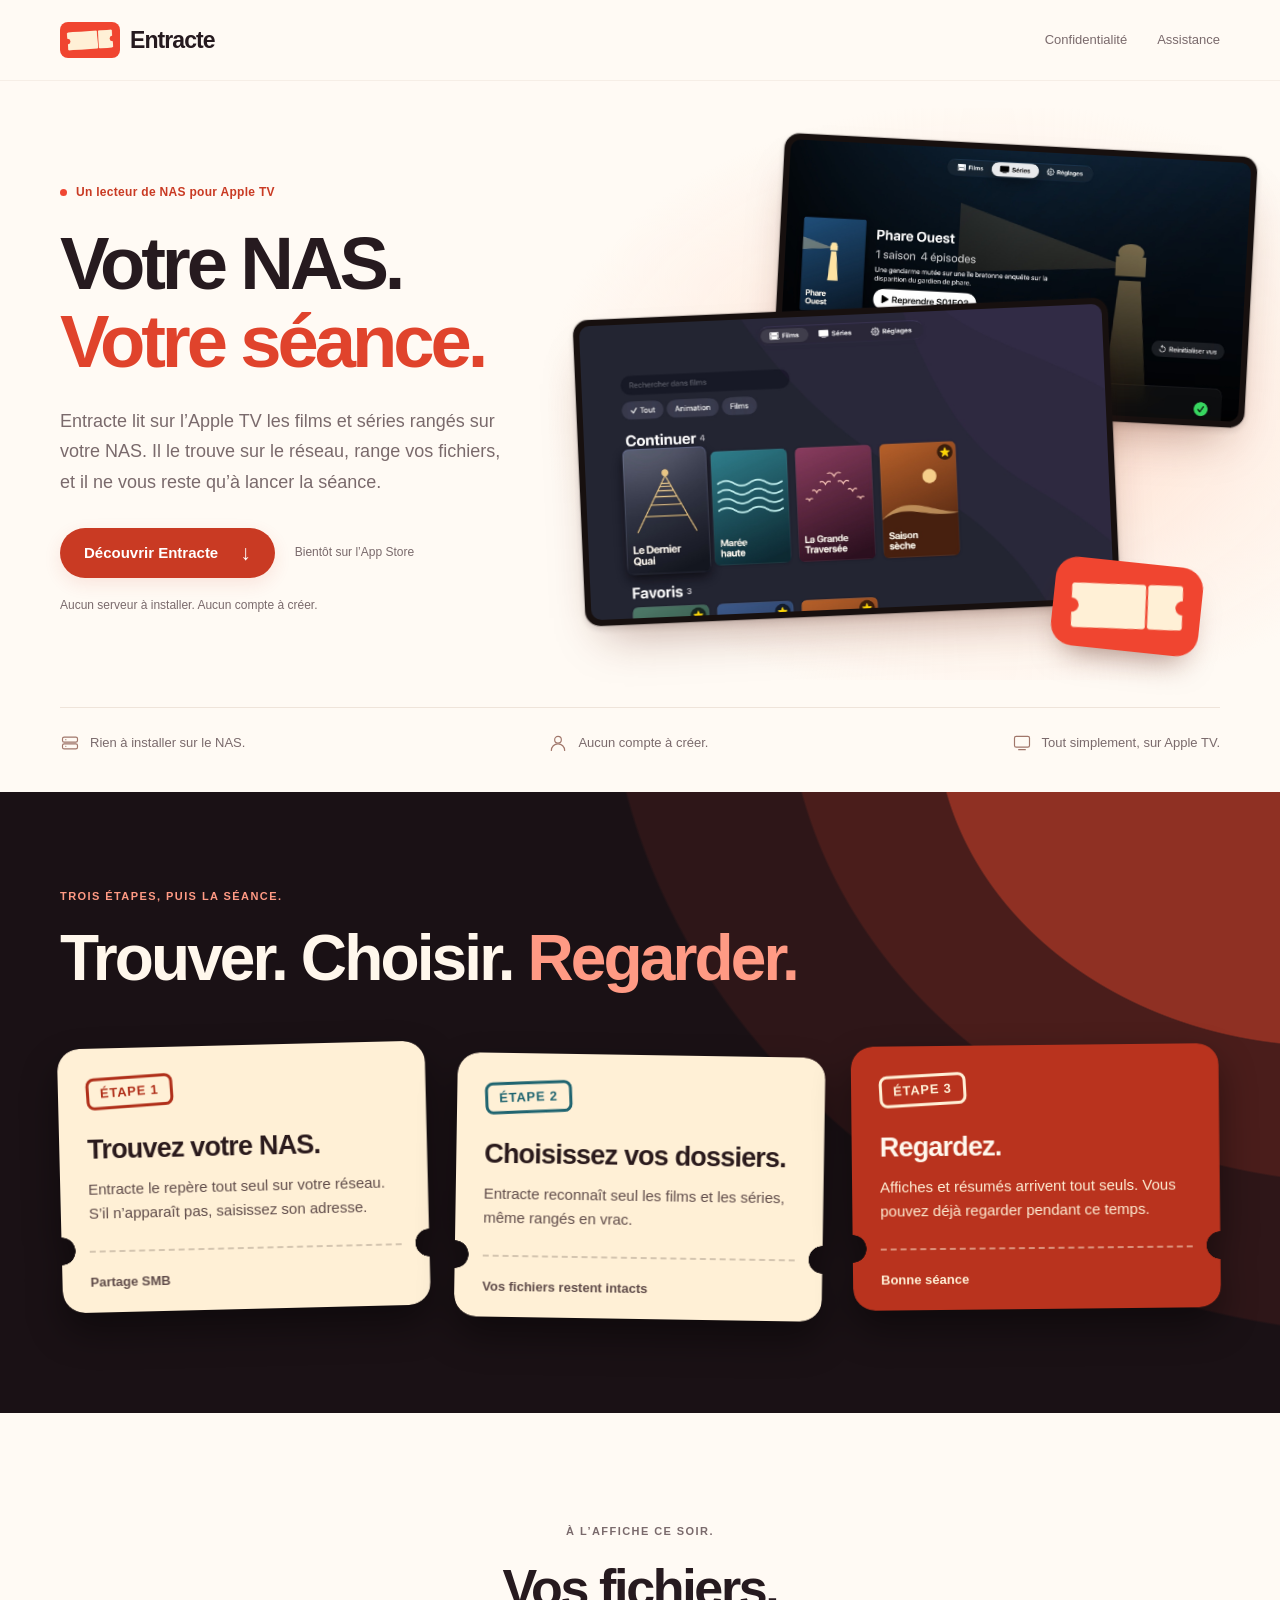
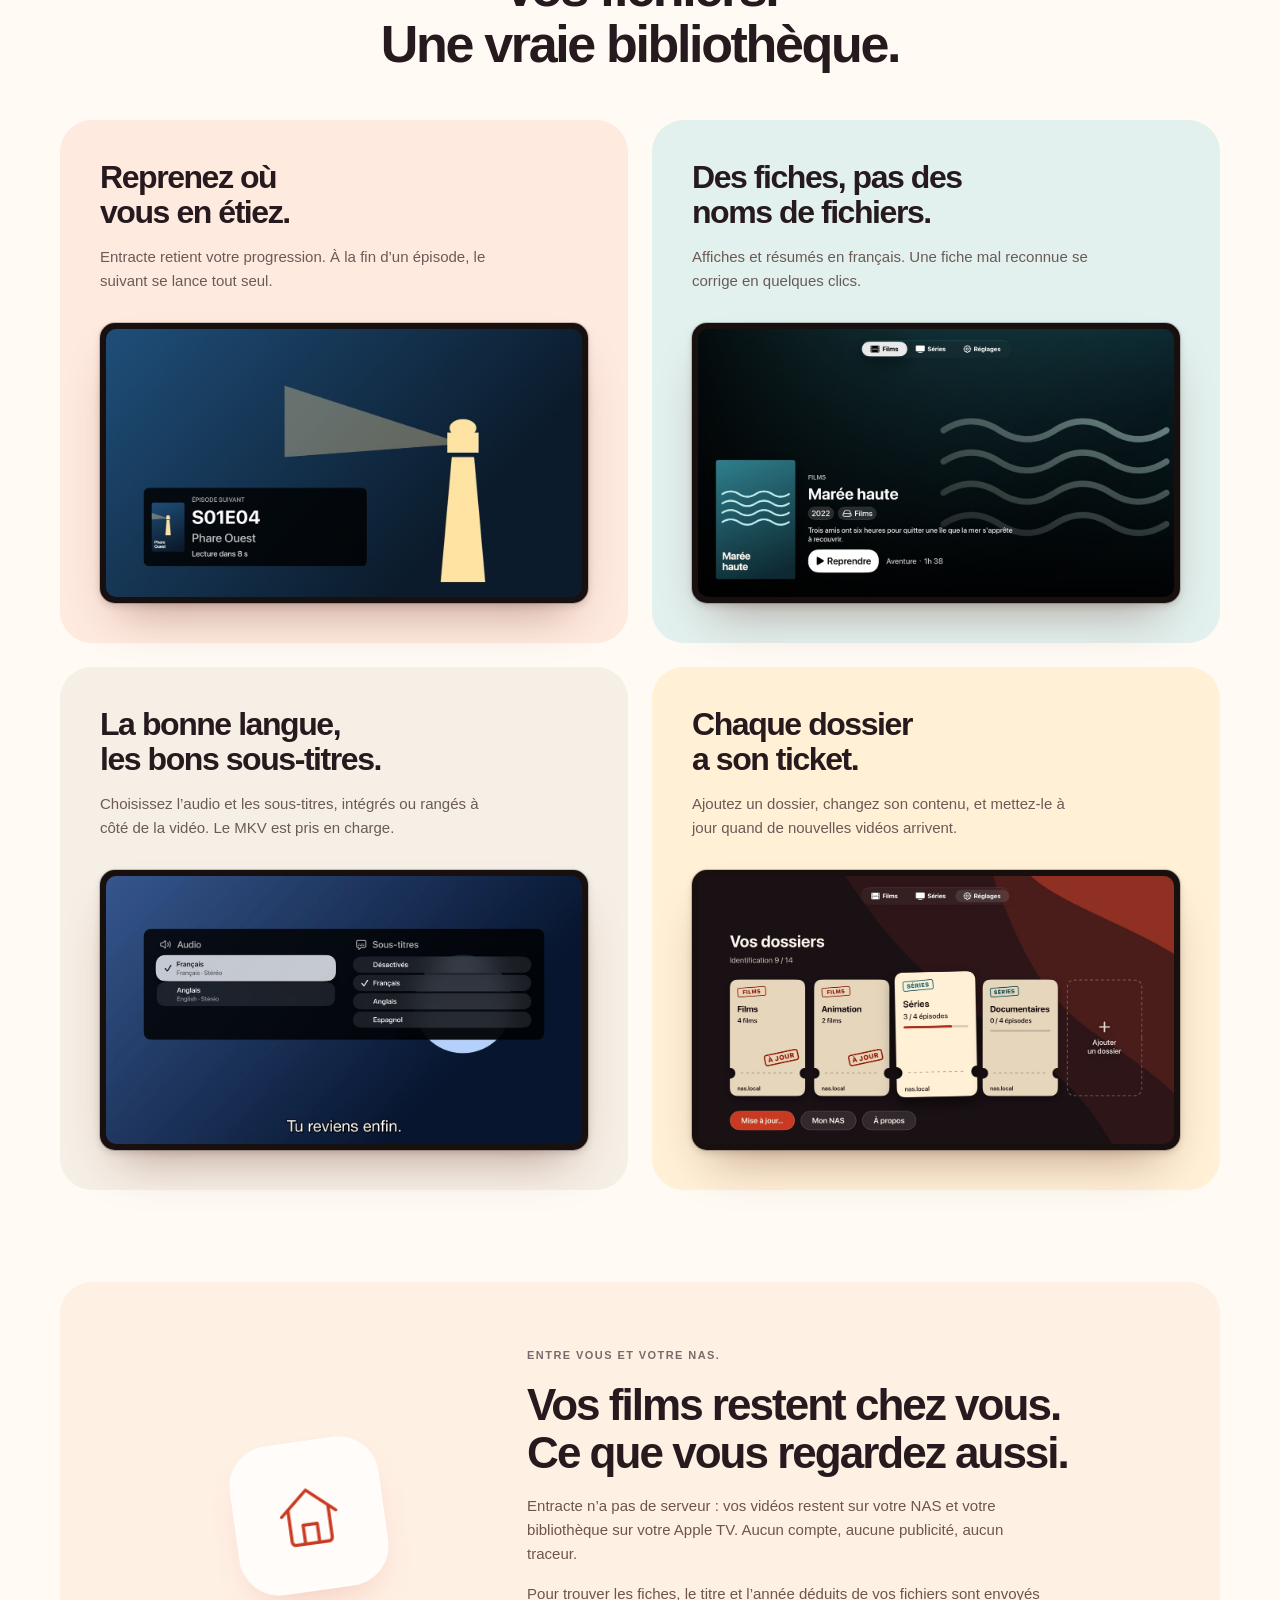
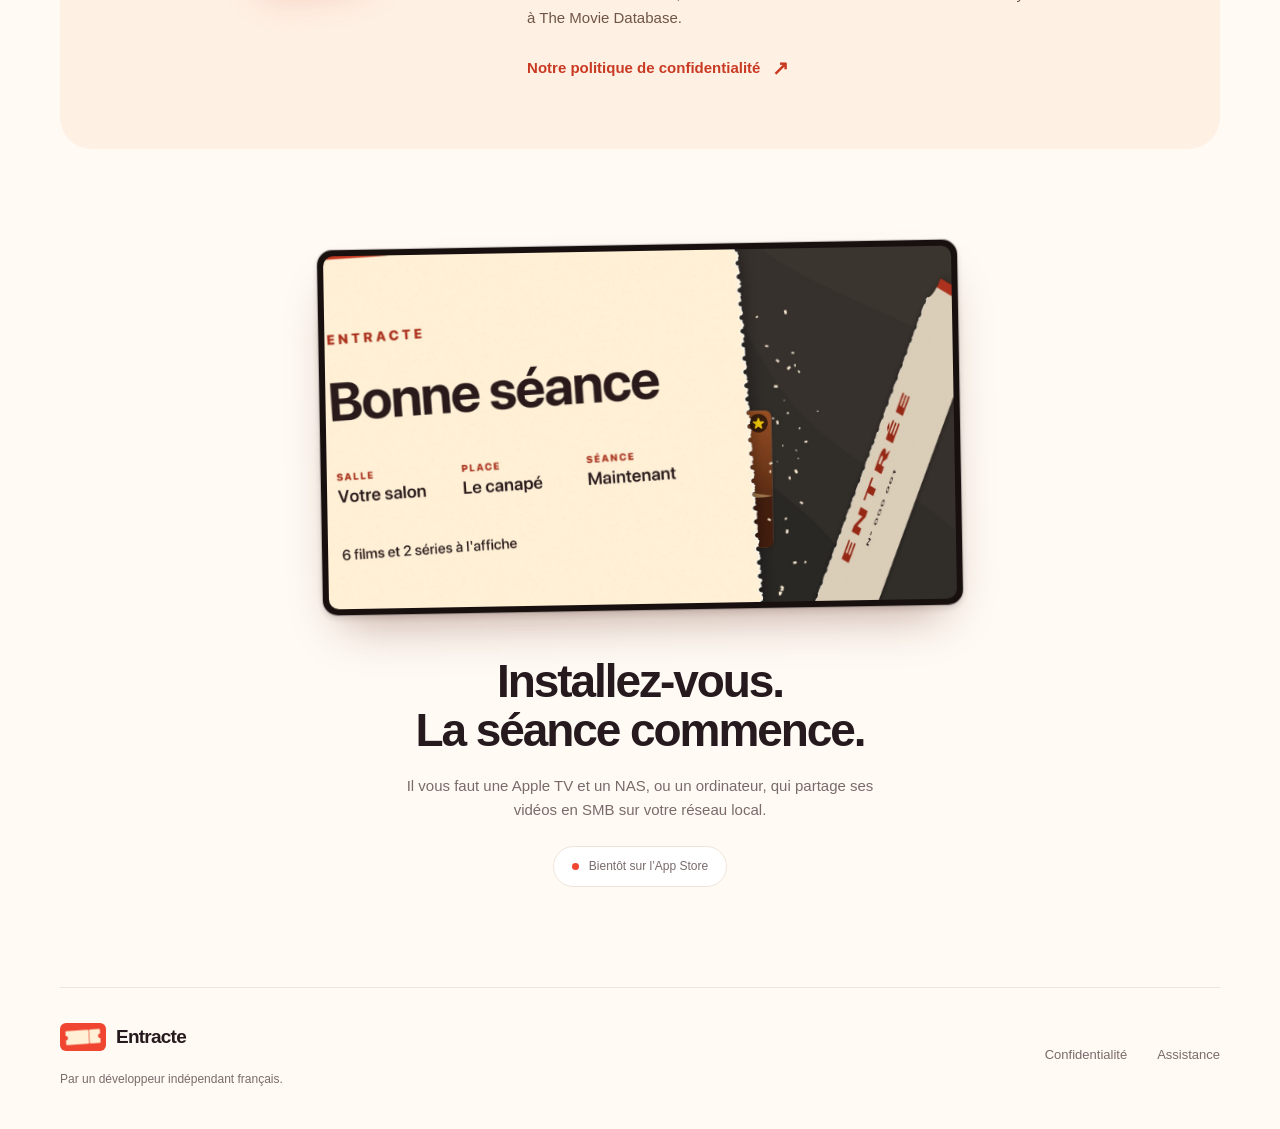
==== index.html @ fa2a349d "Publish site" ====
<!doctype html>
<html lang="fr">
<head>
  <meta charset="utf-8">
  <meta name="viewport" content="width=device-width, initial-scale=1">
  <meta name="theme-color" content="#fffaf4">
  <title>Entracte – Vos films et séries, depuis votre NAS</title>
  <meta name="description" content="Entracte lit sur l'Apple TV les films et séries rangés sur votre NAS, sans serveur à installer ni compte à créer.">
  <link rel="icon" type="image/png" href="icon.png">
  <link rel="stylesheet" href="style.css">
</head>
<body>
  <a class="skip-link" href="#contenu">Aller au contenu</a>
  <header class="site-header">
    <div class="header-inner">
      <a class="brand" href="index.html" aria-label="Entracte, accueil"><img src="icon.png" alt="" width="60" height="36">Entracte</a>
      <nav aria-label="Navigation principale">
        <a href="confidentialite.html">Confidentialité</a>
        <a href="assistance.html">Assistance</a>
      </nav>
    </div>
  </header>

  <main id="contenu">
    <section class="hero section-shell" aria-labelledby="hero-title">
      <div class="hero-copy">
        <p class="eyebrow"><span class="status-dot" aria-hidden="true"></span> Un lecteur de NAS pour Apple TV</p>
        <h1 id="hero-title">Votre NAS.<br><span>Votre séance.</span></h1>
        <p class="hero-description">Entracte lit sur l’Apple TV les films et séries rangés sur votre NAS. Il le trouve sur le réseau, range vos fichiers, et il ne vous reste qu’à lancer la séance.</p>
        <div class="hero-actions">
          <a class="button button-primary" href="#fonctionnement">Découvrir Entracte <span aria-hidden="true">↓</span></a>
          <span class="availability">Bientôt sur l’App Store</span>
        </div>
        <p class="hero-note">Aucun serveur à installer. Aucun compte à créer.</p>
      </div>

      <div class="hero-art">
        <div class="art-glow" aria-hidden="true"></div>
        <div class="screen screen-show"><img src="captures/serie.jpg" alt="La fiche de la série Phare Ouest, avec le bouton pour reprendre l’épisode 3." width="1600" height="900" fetchpriority="high"></div>
        <div class="screen screen-library"><img src="captures/bibliotheque.jpg" alt="La bibliothèque : recherche, filtres et quatre films à continuer, avec leurs affiches." width="1600" height="900" fetchpriority="high"></div>
        <img class="hero-ticket" src="icon.png" alt="" width="800" height="480">
      </div>
    </section>

    <div class="principles section-shell" aria-label="L’essentiel d’Entracte">
      <p><svg viewBox="0 0 24 24" aria-hidden="true"><rect x="3" y="5" width="18" height="6" rx="2"/><rect x="3" y="13" width="18" height="6" rx="2"/><path d="M7 8h.01M7 16h.01"/></svg>Rien à installer sur le NAS.</p>
      <p><svg viewBox="0 0 24 24" aria-hidden="true"><circle cx="12" cy="8" r="4"/><path d="M4 21a8 8 0 0 1 16 0"/></svg>Aucun compte à créer.</p>
      <p><svg viewBox="0 0 24 24" aria-hidden="true"><rect x="3" y="4" width="18" height="13" rx="2"/><path d="M8 20h8"/></svg>Tout simplement, sur Apple TV.</p>
    </div>

    <section id="fonctionnement" class="session-section" aria-labelledby="session-title">
      <div class="section-shell">
        <div class="session-heading">
          <p class="eyebrow">TROIS ÉTAPES, PUIS LA SÉANCE.</p>
          <h2 id="session-title">Trouver. Choisir. <span>Regarder.</span></h2>
        </div>
        <ol class="ticket-row">
          <li>
            <div class="ticket">
              <p class="ticket-stamp">ÉTAPE 1</p>
              <h3>Trouvez votre NAS.</h3>
              <p>Entracte le repère tout seul sur votre réseau. S’il n’apparaît pas, saisissez son adresse.</p>
              <p class="ticket-stub">Partage SMB</p>
            </div>
          </li>
          <li>
            <div class="ticket">
              <p class="ticket-stamp teal-stamp">ÉTAPE 2</p>
              <h3>Choisissez vos dossiers.</h3>
              <p>Entracte reconnaît seul les films et les séries, même rangés en vrac.</p>
              <p class="ticket-stub">Vos fichiers restent intacts</p>
            </div>
          </li>
          <li>
            <div class="ticket ticket-last">
              <p class="ticket-stamp">ÉTAPE 3</p>
              <h3>Regardez.</h3>
              <p>Affiches et résumés arrivent tout seuls. Vous pouvez déjà regarder pendant ce temps.</p>
              <p class="ticket-stub">Bonne séance</p>
            </div>
          </li>
        </ol>
      </div>
    </section>

    <section class="features-section section-shell" aria-labelledby="features-title">
      <div class="section-heading">
        <p class="eyebrow">À L’AFFICHE CE SOIR.</p>
        <h2 id="features-title">Vos fichiers.<br>Une vraie bibliothèque.</h2>
      </div>
      <div class="feature-panels">
        <article class="feature-panel rose-panel">
          <div class="panel-copy"><h3>Reprenez où<br>vous en étiez.</h3><p>Entracte retient votre progression. À la fin d’un épisode, le suivant se lance tout seul.</p></div>
          <div class="screen"><img src="captures/episode-suivant.jpg" alt="Fin d’épisode : le suivant de la série Phare Ouest démarre dans 8 secondes." width="1200" height="675" loading="lazy"></div>
        </article>
        <article class="feature-panel teal-panel">
          <div class="panel-copy"><h3>Des fiches, pas des<br>noms de fichiers.</h3><p>Affiches et résumés en français. Une fiche mal reconnue se corrige en quelques clics.</p></div>
          <div class="screen"><img src="captures/fiche.jpg" alt="La fiche du film Marée haute, avec son affiche, son résumé et le bouton Reprendre." width="1200" height="675" loading="lazy"></div>
        </article>
        <article class="feature-panel sand-panel">
          <div class="panel-copy"><h3>La bonne langue,<br>les bons sous-titres.</h3><p>Choisissez l’audio et les sous-titres, intégrés ou rangés à côté de la vidéo. Le MKV est pris en charge.</p></div>
          <div class="screen"><img src="captures/pistes.jpg" alt="Le choix des pistes pendant la lecture : audio français ou anglais, sous-titres en trois langues." width="1200" height="675" loading="lazy"></div>
        </article>
        <article class="feature-panel paper-panel">
          <div class="panel-copy"><h3>Chaque dossier<br>a son ticket.</h3><p>Ajoutez un dossier, changez son contenu, et mettez-le à jour quand de nouvelles vidéos arrivent.</p></div>
          <div class="screen"><img src="captures/dossiers.jpg" alt="Les réglages : quatre dossiers présentés comme des tickets, avec leur progression de mise à jour." width="1200" height="675" loading="lazy"></div>
        </article>
      </div>
    </section>

    <section id="vie-privee" class="privacy-section section-shell" aria-labelledby="privacy-title">
      <div class="privacy-panel">
        <div class="privacy-symbol" aria-hidden="true"><svg viewBox="0 0 64 64"><path d="M9 30 32 10l23 20M15 25v27a3 3 0 0 0 3 3h28a3 3 0 0 0 3-3V25M26 55V39h12v16"/></svg></div>
        <div class="privacy-copy"><p class="eyebrow">ENTRE VOUS ET VOTRE NAS.</p><h2 id="privacy-title">Vos films restent chez vous. <br>Ce que vous regardez aussi.</h2><p>Entracte n’a pas de serveur : vos vidéos restent sur votre NAS et votre bibliothèque sur votre Apple TV. Aucun compte, aucune publicité, aucun traceur.</p><p>Pour trouver les fiches, le titre et l’année déduits de vos fichiers sont envoyés à The Movie Database.</p><a class="text-link" href="confidentialite.html">Notre politique de confidentialité <span aria-hidden="true">↗</span></a></div>
      </div>
    </section>

    <section class="closing section-shell" aria-labelledby="closing-title">
      <div class="screen closing-screen"><img src="captures/ticket.jpg" alt="Le ticket d’entrée de l’app : « Bonne séance », déchiré le long de ses pointillés." width="1600" height="900" loading="lazy"></div>
      <h2 id="closing-title">Installez-vous.<br>La séance commence.</h2>
      <p>Il vous faut une Apple TV et un NAS, ou un ordinateur, qui partage ses vidéos en SMB sur votre réseau local.</p>
      <span class="release-pill"><span class="status-dot" aria-hidden="true"></span>Bientôt sur l’App Store</span>
    </section>
  </main>

  <footer class="site-footer section-shell">
    <div><a class="brand footer-brand" href="index.html"><img src="icon.png" alt="" width="46" height="28">Entracte</a><p>Par un développeur indépendant français.</p></div>
    <nav aria-label="Liens utiles"><a href="confidentialite.html">Confidentialité</a><a href="assistance.html">Assistance</a></nav>
  </footer>
</body>
</html>
---- style.css ----
/* Shared identity: coral-red ticket, warm ivory, plum text. Same structure as the Selene site. */
:root {
  color-scheme: light;
  --background: #fffaf4;
  --surface: #fff;
  --text: #261a1f;
  --muted: #7a6a6c;
  --accent: #c93a23;
  --coral: #f04632;
  --blue: #c93a23;
  --border: #efe4da;
  --shell: 1160px;
  font-family: -apple-system, BlinkMacSystemFont, "Segoe UI", sans-serif;
  scroll-behavior: smooth;
  scroll-padding-top: 100px;
}
* { box-sizing: border-box; }
body { margin: 0; background: var(--background); color: var(--text); font-size: 17px; line-height: 1.6; -webkit-text-size-adjust: 100%; }
img { max-width: 100%; display: block; }
a { color: var(--accent); text-underline-offset: 4px; }
a:hover { text-decoration-thickness: 2px; }
a:focus-visible, summary:focus-visible { outline: 3px solid var(--blue); outline-offset: 6px; border-radius: 6px; }
h1, h2, h3, p, figure { margin: 0; }
h1, h2, h3 { line-height: 1.08; letter-spacing: -.045em; }
h1, h2 { font-weight: 750; }
p + p { margin-top: 1rem; }
.section-shell { width: min(var(--shell), calc(100% - 80px)); margin-inline: auto; }
.skip-link { position: fixed; top: 10px; left: 10px; z-index: 10; padding: 10px 18px; background: var(--surface); transform: translateY(-180%); }
.skip-link:focus { transform: translateY(0); }
.eyebrow { font-size: 11px; line-height: 1.5; letter-spacing: .13em; font-weight: 650; color: var(--muted); }
.status-dot { display: inline-block; flex: 0 0 auto; width: 7px; height: 7px; border-radius: 50%; background: var(--coral); }
.text-link { display: inline-flex; align-items: center; gap: 12px; font-size: 15px; font-weight: 600; text-decoration: none; }
.text-link:hover { text-decoration: underline; }
.text-link span { font-size: 20px; }
.button { display: inline-flex; gap: 22px; align-items: center; justify-content: center; min-height: 50px; padding: 12px 24px; border-radius: 100px; font-size: 15px; font-weight: 650; text-decoration: none; transition: transform .2s, background-color .2s, box-shadow .2s; }
.button-primary { color: white; background: var(--accent); box-shadow: 0 6px 18px #c93a231c; }
.button-primary:hover { background: #b0301b; transform: translateY(-2px); box-shadow: 0 9px 24px #c93a2326; }
.button-primary span { font-size: 21px; line-height: 1; }

/* Navigation and footer shared by all three pages. */
.site-header { position: sticky; top: 0; z-index: 5; background: #fffaf4df; border-bottom: 1px solid #efe4da8a; -webkit-backdrop-filter: blur(20px); backdrop-filter: blur(20px); }
.header-inner { width: min(var(--shell), calc(100% - 80px)); height: 80px; margin-inline: auto; display: flex; align-items: center; justify-content: space-between; gap: 24px; }
.brand { display: inline-flex; align-items: center; gap: 10px; font-size: 23px; font-weight: 700; letter-spacing: -.04em; color: var(--text); text-decoration: none; }
.site-header nav, .site-footer nav { display: flex; gap: 30px; align-items: center; }
.site-header nav a { color: var(--muted); font-size: 13px; text-decoration: none; padding-block: 12px; min-height: 44px; display: inline-flex; align-items: center; }
.site-header nav a:hover, .site-header nav a[aria-current="page"] { color: var(--accent); }
.site-footer { display: flex; justify-content: space-between; align-items: center; gap: 30px; border-top: 1px solid var(--border); padding-block: 34px 40px; }
.footer-brand { font-size: 19px; }
.site-footer p { font-size: 12px; color: var(--muted); margin-top: 10px; }
.site-footer nav a { font-size: 13px; text-decoration: none; color: var(--muted); }
.site-footer nav a:hover { color: var(--accent); }


/* Assistance and privacy: common document heading, readable article and index. */
.document-main { padding-block: 66px 92px; }
.document-heading { max-width: 800px; margin-bottom: 44px; }
.document-heading .eyebrow { color: var(--accent); }
.document-heading h1 { font-size: clamp(40px, 4.5vw, 60px); margin-top: 20px; }
.document-heading .lead { color: var(--muted); font-size: 18px; line-height: 1.7; max-width: 680px; margin-top: 20px; }
.updated { color: var(--muted); font-size: 12px; margin-top: 20px; }
.document-layout { display: grid; grid-template-columns: 220px minmax(0, 740px); gap: 70px; align-items: start; }
.document-index { position: sticky; top: 115px; }
.document-index .eyebrow { margin-bottom: 16px; }
.document-index nav { display: flex; flex-direction: column; gap: 13px; }
.document-index a { color: var(--muted); font-size: 13px; line-height: 1.5; text-decoration: none; }
.document-index a:hover { color: var(--accent); }
.article { min-width: 0; }
.article section { margin-top: 36px; scroll-margin-top: 105px; }
.article h2 { font-size: 23px; letter-spacing: -.025em; margin-bottom: 14px; line-height: 1.25; }
.article p, .article li { font-size: 15px; line-height: 1.85; color: #5f5156; }
.article ul { margin: 0; padding-left: 21px; }
.article li + li { margin-top: 7px; }
.article strong { color: var(--text); font-weight: 600; }
.summary-card { padding: 26px 30px; background: #fff0e4; border: 1px solid #ffe0cc; border-radius: 22px; }
.summary-card p { color: #6f5548; }
.summary-card .summary-title { font-size: 19px; font-weight: 650; line-height: 1.3; letter-spacing: -.02em; margin-bottom: 10px; color: var(--text); }
.contact-card { background: #fff; border: 1px solid var(--border); border-radius: 26px; padding: 30px; margin-bottom: 34px; }
.contact-card .contact-icon { width: 44px; height: 44px; border-radius: 14px; color: var(--accent); background: #fff0e4; display: grid; place-items: center; margin-bottom: 18px; }
.contact-icon svg { width: 23px; height: 23px; fill: none; stroke: currentColor; stroke-width: 1.5; stroke-linecap: round; stroke-linejoin: round; }
.contact-card h2 { margin-bottom: 10px; font-size: 25px; }
.contact-card p { color: var(--muted); font-size: 14px; max-width: 620px; }
.contact-card .button { margin-top: 22px; }
.contact-card .contact-address { font-size: 12px; margin-top: 12px; overflow-wrap: anywhere; }
.faq-heading { font-size: 28px; margin-bottom: 22px; }
.faq-list { border: 1px solid var(--border); background: #fff; border-radius: 22px; overflow: hidden; }
.faq-list details + details { border-top: 1px solid var(--border); }
.faq-list summary { list-style: none; cursor: pointer; padding: 22px 56px 22px 25px; position: relative; font-size: 16px; font-weight: 600; line-height: 1.5; letter-spacing: -.015em; }
.faq-list summary:focus-visible { outline-offset: -5px; border-radius: 10px; }
.faq-list summary::-webkit-details-marker { display: none; }
.faq-list summary::after { content: "+"; position: absolute; right: 25px; top: 20px; font-size: 22px; line-height: 1.2; font-weight: 400; color: var(--accent); }
.faq-list details[open] summary::after { content: "−"; }
.faq-list details[open] summary { color: var(--accent); padding-bottom: 12px; }
.faq-list details p { padding: 0 25px 24px; color: #5f5156; font-size: 15px; line-height: 1.8; }
.help-note { display: flex; align-items: flex-start; gap: 12px; background: #f6efe6; border-radius: 18px; padding: 22px 25px; margin-top: 28px; }
.help-note > span { flex: 0 0 auto; font-size: 22px; color: #a8683f; }
.help-note p { color: #6b5a4f; font-size: 14px; }

/* The tvOS icon is a 5:3 tile. */
.brand img { width: 60px; height: 36px; border-radius: 8px; }
.footer-brand img { width: 46px; height: 28px; border-radius: 6px; }

/* Landing: editorial introduction and real app screenshots on a TV. */
main { overflow-x: clip; }
.screen { padding: 6px; border-radius: 15px; background: #17100f; box-shadow: 0 0 0 1px #17100f33, 0 26px 46px -20px #5a1e1066, 0 3px 7px #2a1a1c26; }
.screen img { width: 100%; height: auto; border-radius: 10px; }
.hero { display: grid; grid-template-columns: .9fr 1.1fr; align-items: center; gap: 28px; padding-block: 58px 48px; }
.hero-copy { min-width: 0; animation: arrive .65s ease-out both; }
.hero-copy .eyebrow { display: flex; align-items: center; gap: 9px; font-size: 12px; letter-spacing: .025em; color: var(--accent); margin-bottom: 24px; }
.hero h1 { font-size: clamp(52px, 5.8vw, 76px); line-height: 1.04; letter-spacing: -.055em; }
.hero h1 span { color: #e0432c; }
.hero-description { max-width: 450px; color: var(--muted); font-size: 18px; line-height: 1.7; margin-top: 26px; }
.hero-actions { display: flex; align-items: center; gap: 20px; flex-wrap: wrap; margin-top: 30px; }
.availability { font-size: 12px; color: var(--muted); }
.hero-note { color: var(--muted); font-size: 12px; margin-top: 18px; }
.hero-art { position: relative; min-width: 0; height: 520px; isolation: isolate; }
.art-glow { position: absolute; z-index: -1; inset: -6% -14% -4% -8%; pointer-events: none; background: radial-gradient(ellipse at 58% 52%, #ffd9c7 0%, #ffe6d866 48%, transparent 72%); }
.hero-art .screen { position: absolute; animation: screen-arrive .85s .12s ease-out both; }
.screen-show { width: 76%; right: -5%; top: 6px; --angle: 3deg; transform: rotate(var(--angle)); }
.hero-art .screen-library { width: 86%; left: -3%; bottom: 44px; --angle: -2.5deg; transform: rotate(var(--angle)); animation-delay: .04s; }
.hero-ticket { position: absolute; width: 148px; height: auto; right: 3%; bottom: 8px; border-radius: 22px; transform: rotate(6deg); box-shadow: 0 18px 30px -14px #5a1e1080; animation: ticket-arrive .55s .5s cubic-bezier(.3, 1.5, .55, 1) both; }
.principles { display: flex; justify-content: space-between; align-items: center; gap: 24px; border-top: 1px solid var(--border); padding-block: 25px 38px; }
.principles p { display: flex; align-items: center; gap: 10px; font-size: 13px; color: var(--muted); margin: 0; }
.principles svg { flex: 0 0 auto; width: 20px; height: 20px; fill: none; stroke: #a0766a; stroke-width: 1.4; stroke-linecap: round; stroke-linejoin: round; }

/* Setup: three admission tickets on the app's dark curves. */
.session-section { color: #fff7ec; padding-block: 96px 104px; background:
  radial-gradient(70% 120% at 104% -12%, #8f3023 0 44%, transparent 44.2%),
  radial-gradient(86% 150% at 108% -18%, #4a1d1b 0 54%, transparent 54.2%),
  radial-gradient(104% 180% at 112% -24%, #2e1618 0 62%, transparent 62.2%),
  #1a1115; }
.session-heading { margin-bottom: 52px; }
.session-heading .eyebrow { color: #ff9a84; }
.session-heading h2 { font-size: clamp(42px, 5.4vw, 64px); margin-top: 20px; }
.session-heading h2 span { color: #ff9a84; }
.ticket-row { list-style: none; display: grid; grid-template-columns: repeat(3, 1fr); gap: 28px; padding: 0; margin: 0; }
.ticket-row li { min-width: 0; display: grid; filter: drop-shadow(0 18px 18px #0000006b); transition: transform .3s cubic-bezier(.3, 1.4, .55, 1); }
.ticket-row li:nth-child(1) { transform: rotate(-1.4deg); }
.ticket-row li:nth-child(2) { transform: rotate(.9deg) translateY(10px); }
.ticket-row li:nth-child(3) { transform: rotate(-.6deg); }
.ticket { --holes: radial-gradient(circle 14px at 0 calc(100% - 62px), #0000 13.5px, #000 14px) left / 51% 100% no-repeat, radial-gradient(circle 14px at 100% calc(100% - 62px), #0000 13.5px, #000 14px) right / 51% 100% no-repeat; --ink: #5f4b49; --dash: #2a1a1c33; display: flex; flex-direction: column; align-items: flex-start; padding: 28px 28px 0; border-radius: 22px; color: #2a1a1c; background: #fff0d6; -webkit-mask: var(--holes); mask: var(--holes); }
.ticket-stamp { padding: 3px 11px; border: 3px solid currentColor; border-radius: 8px; color: #b02f1a; font-size: 13px; font-weight: 800; line-height: 1.5; letter-spacing: .06em; transform: rotate(-3deg); }
.ticket-stamp.teal-stamp { color: #1f6470; }
.ticket h3 { font-size: 27px; line-height: 1.15; letter-spacing: -.03em; margin-top: 26px; }
.ticket h3 + p { font-size: 15px; line-height: 1.65; margin-block: 12px 24px; color: var(--ink); }
.ticket-stub { align-self: stretch; height: 62px; display: flex; align-items: center; margin: auto 0 0; border-top: 2px dashed var(--dash); font-size: 13px; font-weight: 600; color: var(--ink); }
.ticket-last { --ink: #fff0d6; --dash: #fff0d680; color: #fff7ec; background: #b9331e; }
.ticket-last .ticket-stamp { color: #fff0d6; }

/* Features: four panels, each with one capture. */
.features-section { padding-block: 110px 92px; }
.section-heading { text-align: center; margin-bottom: 48px; }
.section-heading h2 { font-size: 52px; margin-top: 20px; }
.feature-panels { display: grid; grid-template-columns: 1fr 1fr; gap: 24px; }
.feature-panel { min-width: 0; display: flex; flex-direction: column; justify-content: space-between; gap: 30px; padding: 40px; border-radius: 32px; }
.rose-panel { background: #ffeadf; }
.teal-panel { background: #e2f0ee; }
.sand-panel { background: #f6efe6; }
.paper-panel { background: #fff0d6; }
.panel-copy h3 { font-size: 32px; }
.panel-copy p { color: #6b5a57; font-size: 15px; max-width: 400px; margin-top: 16px; }

/* Privacy and the release state, without an inactive download button. */
.privacy-section { padding-bottom: 96px; }
.privacy-panel { display: grid; grid-template-columns: .55fr 1fr; gap: 50px; align-items: center; padding: 65px 80px; border-radius: 32px; background: #fff0e4; }
.privacy-symbol { width: 150px; height: 150px; display: grid; place-items: center; justify-self: center; background: #ffffffc9; border: 1px solid #fff; border-radius: 40px; transform: rotate(-8deg); box-shadow: 0 18px 38px -18px #c93a2340; }
.privacy-symbol svg { width: 76px; height: 76px; fill: none; stroke: var(--accent); stroke-width: 2.7; stroke-linecap: round; stroke-linejoin: round; }
.privacy-copy h2 { font-size: 44px; margin-block: 18px; }
.privacy-copy p:not(.eyebrow) { color: #6f5548; font-size: 15px; max-width: 520px; }
.privacy-copy .text-link { margin-top: 22px; }
.closing { text-align: center; padding-block: 0 100px; }
.closing-screen { width: min(640px, 100%); margin: 0 auto 46px; transform: rotate(-1deg); }
.closing h2 { font-size: 46px; }
.closing > p { color: var(--muted); font-size: 15px; max-width: 480px; margin: 18px auto 0; }
.release-pill { display: inline-flex; align-items: center; gap: 10px; background: #fff; border: 1px solid var(--border); border-radius: 100px; padding: 10px 18px; font-size: 12px; color: var(--muted); margin-top: 24px; }

@media (hover: hover) {
  .ticket-row li:hover { transform: translateY(-8px) rotate(-1.2deg) scale(1.02); }
}
@media (max-width: 1100px) {
  .hero h1 { font-size: 60px; }
  .hero-art { height: 450px; }
  .hero-ticket { width: 124px; border-radius: 18px; }
  .ticket-row { gap: 18px; }
  .ticket { padding-inline: 22px; }
  .ticket h3 { font-size: 24px; }
  .feature-panel { padding: 30px; }
  .privacy-panel { padding: 55px; }
  .privacy-copy h2 { font-size: 36px; }
  .document-layout { grid-template-columns: 180px minmax(0, 1fr); gap: 45px; }
}
@media (max-width: 900px) {
  .hero { grid-template-columns: minmax(0, 1fr); text-align: center; padding-top: 50px; gap: 40px; }
  .hero-copy .eyebrow, .hero-actions { justify-content: center; }
  .hero h1 { font-size: 68px; }
  .hero-description { max-width: 540px; margin-inline: auto; }
  .hero-art { width: 620px; max-width: 100%; height: 480px; margin-inline: auto; }
  .screen-show { right: 0; }
  .hero-art .screen-library { left: 0; }
  .principles { gap: 18px; }
  .principles p { font-size: 12px; }
  .session-section { padding-block: 72px 80px; }
  .session-heading { text-align: center; margin-bottom: 40px; }
  .ticket-row { grid-template-columns: minmax(0, 480px); justify-content: center; gap: 22px; }
  .ticket h3 { font-size: 27px; }
  .ticket-row li:nth-child(2) { transform: rotate(.9deg); }
  .panel-copy h3 { font-size: 27px; }
  .privacy-panel { grid-template-columns: minmax(0, 1fr); padding: 50px; gap: 30px; }
  .privacy-symbol { width: 110px; height: 110px; border-radius: 32px; justify-self: start; }
  .privacy-symbol svg { width: 58px; height: 58px; }
  .privacy-copy h2 { font-size: 38px; }
  .document-layout { grid-template-columns: 1fr; max-width: 760px; gap: 30px; }
  .document-index { position: static; }
  .document-index nav { flex-direction: row; flex-wrap: wrap; gap: 10px 22px; padding-bottom: 24px; border-bottom: 1px solid var(--border); }
  .document-index .eyebrow { display: none; }
}
@media (max-width: 640px) {
  .section-shell, .header-inner { width: calc(100% - 40px); }
  .header-inner { height: 70px; gap: 12px; }
  .brand { font-size: 21px; gap: 8px; }
  .site-header nav { gap: 17px; }
  .site-header nav a { font-size: 11px; }
  .hero { padding-top: 40px; gap: 28px; }
  .hero-copy .eyebrow { margin-bottom: 19px; }
  .hero h1 { font-size: clamp(42px, 12.6vw, 66px); }
  .hero-description { font-size: 16px; margin-top: 21px; max-width: 360px; }
  .hero-actions { gap: 14px; flex-direction: column; margin-top: 25px; }
  .hero-art { height: 74vw; }
  .screen { padding: 4px; border-radius: 10px; }
  .screen img { border-radius: 7px; }
  .hero-art .screen-library { bottom: 9vw; }
  .hero-ticket { width: 22vw; right: 0; bottom: 0; border-radius: 12px; }
  .principles { flex-direction: column; align-items: flex-start; gap: 14px; padding-block: 24px 32px; }
  .session-section { padding-block: 60px 64px; }
  .session-heading { text-align: left; margin-bottom: 32px; }
  .session-heading h2 { font-size: clamp(38px, 11vw, 52px); }
  .features-section { padding-block: 65px 55px; }
  .section-heading { margin-bottom: 30px; text-align: left; }
  .section-heading h2 { font-size: clamp(34px, 10vw, 42px); }
  .feature-panels { grid-template-columns: minmax(0, 1fr); gap: 18px; }
  .feature-panel { padding: 26px 22px 22px; gap: 24px; border-radius: 25px; }
  .panel-copy h3 { font-size: 27px; }
  .panel-copy p { font-size: 14px; }
  .privacy-section { padding-bottom: 60px; }
  .privacy-panel { padding: 35px 28px; gap: 28px; border-radius: 25px; }
  .privacy-symbol { width: 88px; height: 88px; border-radius: 25px; }
  .privacy-symbol svg { width: 46px; height: 46px; }
  .privacy-copy h2 { font-size: clamp(30px, 8.8vw, 38px); }
  .privacy-copy h2 br { display: none; }
  .privacy-copy p:not(.eyebrow) { font-size: 14px; }
  .privacy-copy .text-link { font-size: 13px; }
  .closing { padding-bottom: 65px; }
  .closing-screen { margin-bottom: 34px; }
  .closing h2 { font-size: clamp(30px, 9.4vw, 38px); }
  .closing > p { font-size: 14px; }
  .site-footer { flex-direction: column; align-items: flex-start; }
}
@media (max-width: 360px) {
  .section-shell, .header-inner { width: calc(100% - 32px); }
  .site-header nav { gap: 11px; }
  .site-header nav a { font-size: 10px; }
  .ticket h3 { font-size: 24px; }
  .privacy-panel { padding: 30px 22px; }
}

/* Entry motion is brief and never gates reading or navigation. */
@keyframes arrive { from { opacity: 0; transform: translateY(12px); } to { opacity: 1; transform: translateY(0); } }
@keyframes screen-arrive { from { opacity: 0; transform: translateY(18px) rotate(var(--angle)); } to { opacity: 1; transform: translateY(0) rotate(var(--angle)); } }
@keyframes ticket-arrive { from { opacity: 0; transform: translateY(26px) rotate(-8deg) scale(.82); } to { opacity: 1; transform: rotate(6deg); } }
@media (prefers-reduced-motion: reduce) {
  :root { scroll-behavior: auto; }
  *, *::before, *::after { animation: none !important; transition: none !important; }
}
@media (prefers-reduced-transparency: reduce) {
  .site-header { background: var(--background); backdrop-filter: none; -webkit-backdrop-filter: none; }
}
@media print {
  .site-header { position: static; }
  .skip-link, .document-index, .hero-art, .site-footer nav { display: none; }
  .document-layout { display: block; }
  .section-shell, .header-inner { width: 100%; }
  .article section, .summary-card { break-inside: avoid; }
  body { background: white; }
}
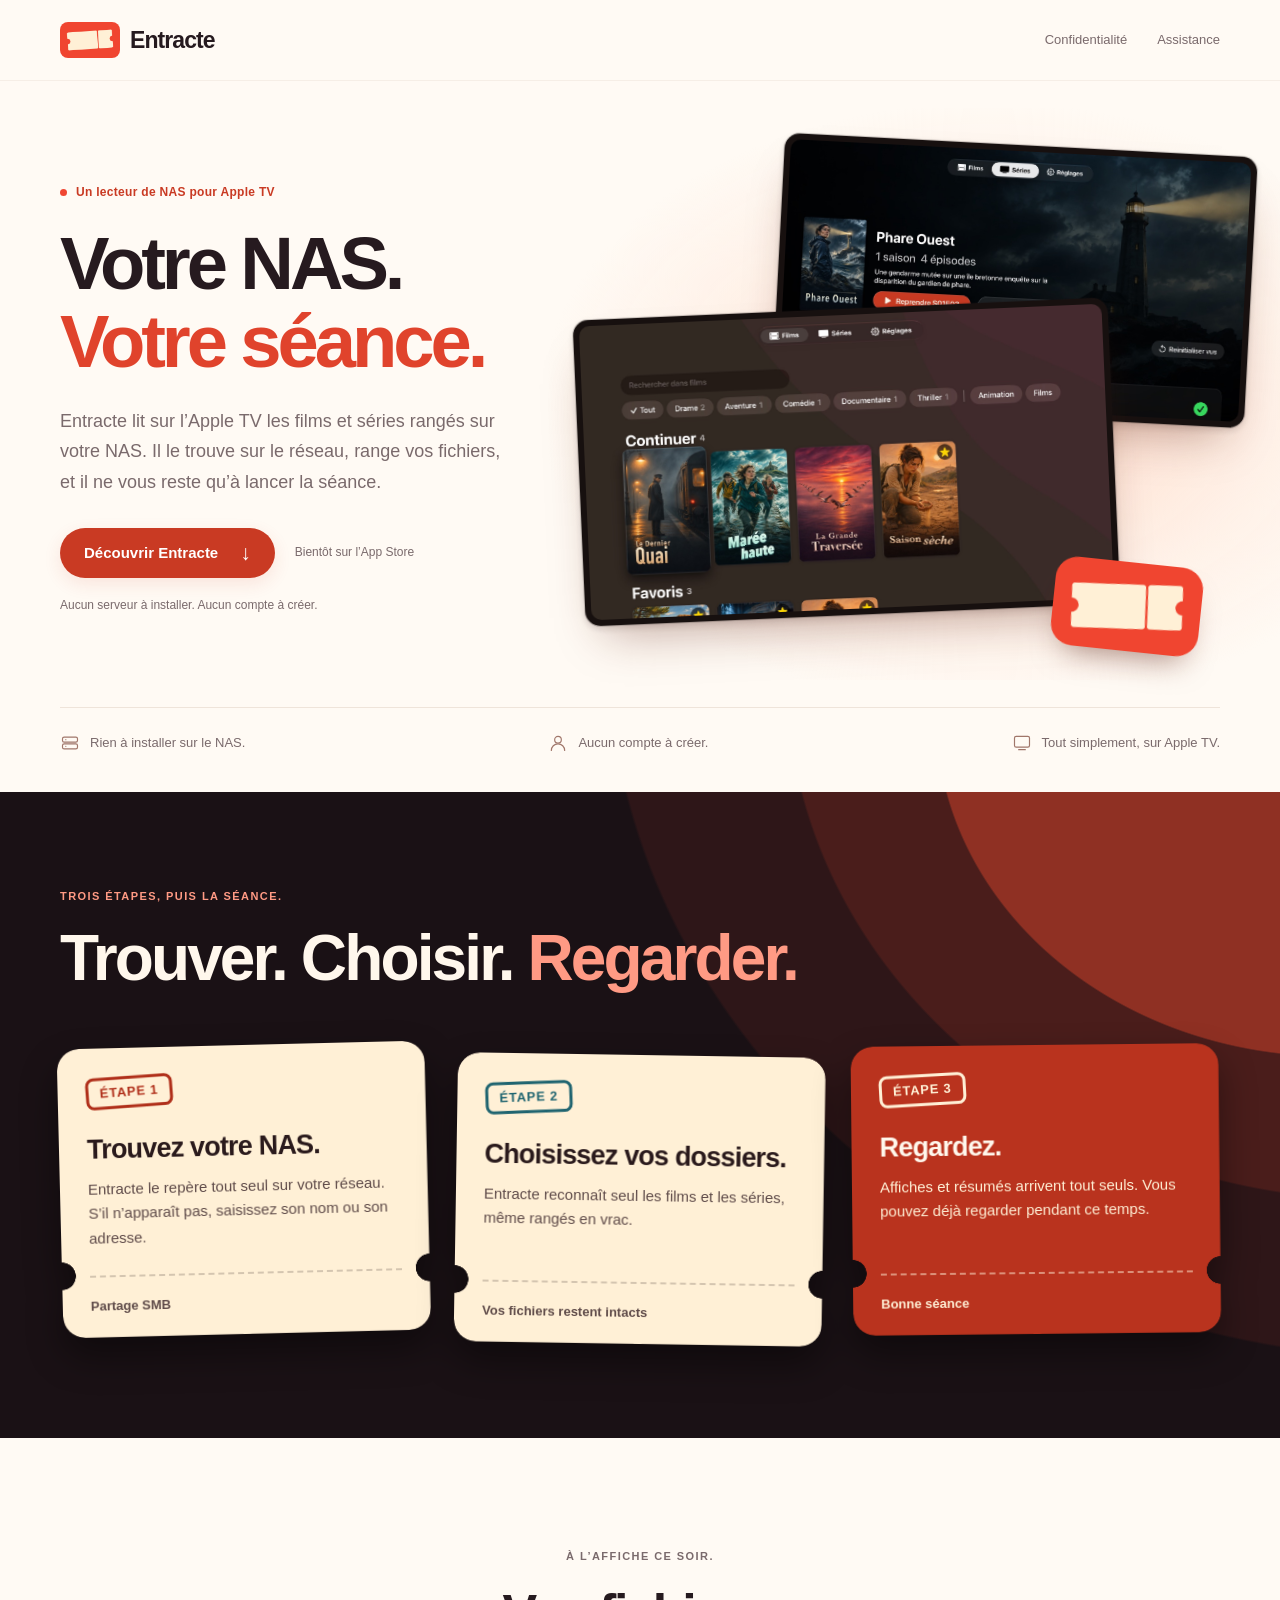
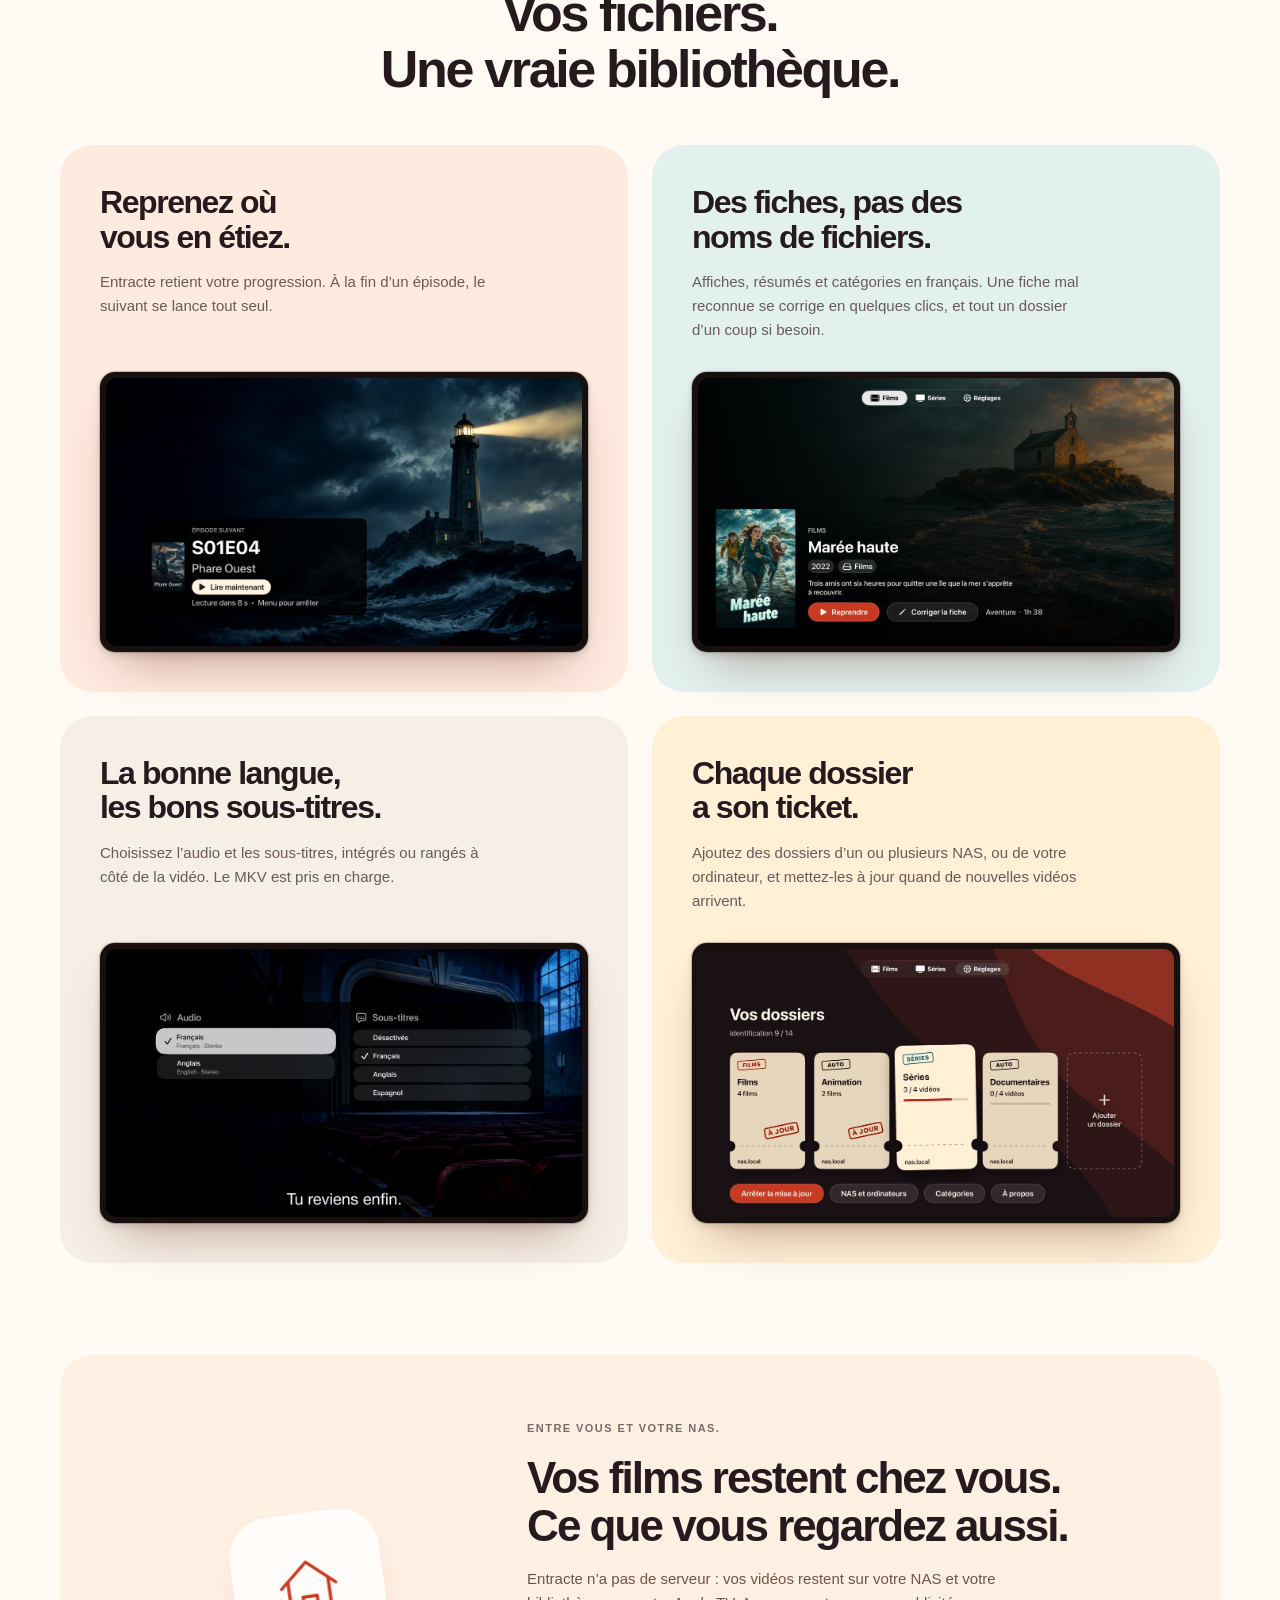
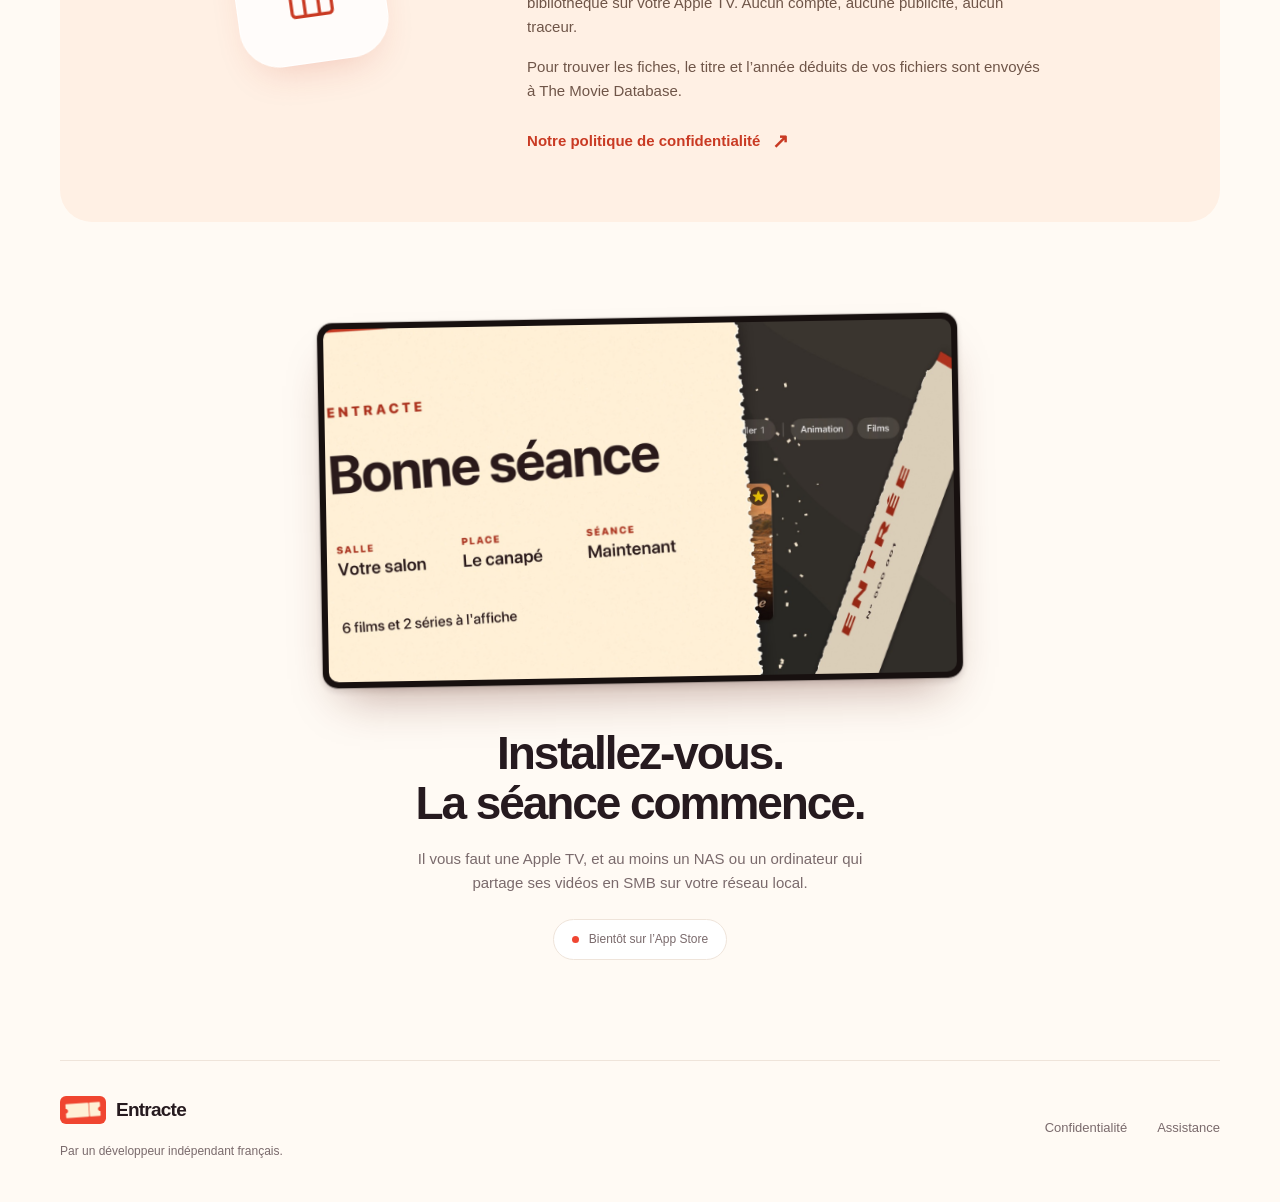
==== commit 63c5096d: "Publish site" ====
--- a/index.html
+++ b/index.html
@@ -59,7 +59,7 @@
             <div class="ticket">
               <p class="ticket-stamp">ÉTAPE 1</p>
               <h3>Trouvez votre NAS.</h3>
-              <p>Entracte le repère tout seul sur votre réseau. S’il n’apparaît pas, saisissez son adresse.</p>
+              <p>Entracte le repère tout seul sur votre réseau. S’il n’apparaît pas, saisissez son nom ou son adresse.</p>
               <p class="ticket-stub">Partage SMB</p>
             </div>
           </li>
@@ -94,7 +94,7 @@
           <div class="screen"><img src="captures/episode-suivant.jpg" alt="Fin d’épisode : le suivant de la série Phare Ouest démarre dans 8 secondes." width="1200" height="675" loading="lazy"></div>
         </article>
         <article class="feature-panel teal-panel">
-          <div class="panel-copy"><h3>Des fiches, pas des<br>noms de fichiers.</h3><p>Affiches et résumés en français. Une fiche mal reconnue se corrige en quelques clics.</p></div>
+          <div class="panel-copy"><h3>Des fiches, pas des<br>noms de fichiers.</h3><p>Affiches, résumés et catégories en français. Une fiche mal reconnue se corrige en quelques clics, et tout un dossier d’un coup si besoin.</p></div>
           <div class="screen"><img src="captures/fiche.jpg" alt="La fiche du film Marée haute, avec son affiche, son résumé et le bouton Reprendre." width="1200" height="675" loading="lazy"></div>
         </article>
         <article class="feature-panel sand-panel">
@@ -102,7 +102,7 @@
           <div class="screen"><img src="captures/pistes.jpg" alt="Le choix des pistes pendant la lecture : audio français ou anglais, sous-titres en trois langues." width="1200" height="675" loading="lazy"></div>
         </article>
         <article class="feature-panel paper-panel">
-          <div class="panel-copy"><h3>Chaque dossier<br>a son ticket.</h3><p>Ajoutez un dossier, changez son contenu, et mettez-le à jour quand de nouvelles vidéos arrivent.</p></div>
+          <div class="panel-copy"><h3>Chaque dossier<br>a son ticket.</h3><p>Ajoutez des dossiers d’un ou plusieurs NAS, ou de votre ordinateur, et mettez-les à jour quand de nouvelles vidéos arrivent.</p></div>
           <div class="screen"><img src="captures/dossiers.jpg" alt="Les réglages : quatre dossiers présentés comme des tickets, avec leur progression de mise à jour." width="1200" height="675" loading="lazy"></div>
         </article>
       </div>
@@ -118,7 +118,7 @@
     <section class="closing section-shell" aria-labelledby="closing-title">
       <div class="screen closing-screen"><img src="captures/ticket.jpg" alt="Le ticket d’entrée de l’app : « Bonne séance », déchiré le long de ses pointillés." width="1600" height="900" loading="lazy"></div>
       <h2 id="closing-title">Installez-vous.<br>La séance commence.</h2>
-      <p>Il vous faut une Apple TV et un NAS, ou un ordinateur, qui partage ses vidéos en SMB sur votre réseau local.</p>
+      <p>Il vous faut une Apple TV, et au moins un NAS ou un ordinateur qui partage ses vidéos en SMB sur votre réseau local.</p>
       <span class="release-pill"><span class="status-dot" aria-hidden="true"></span>Bientôt sur l’App Store</span>
     </section>
   </main>
